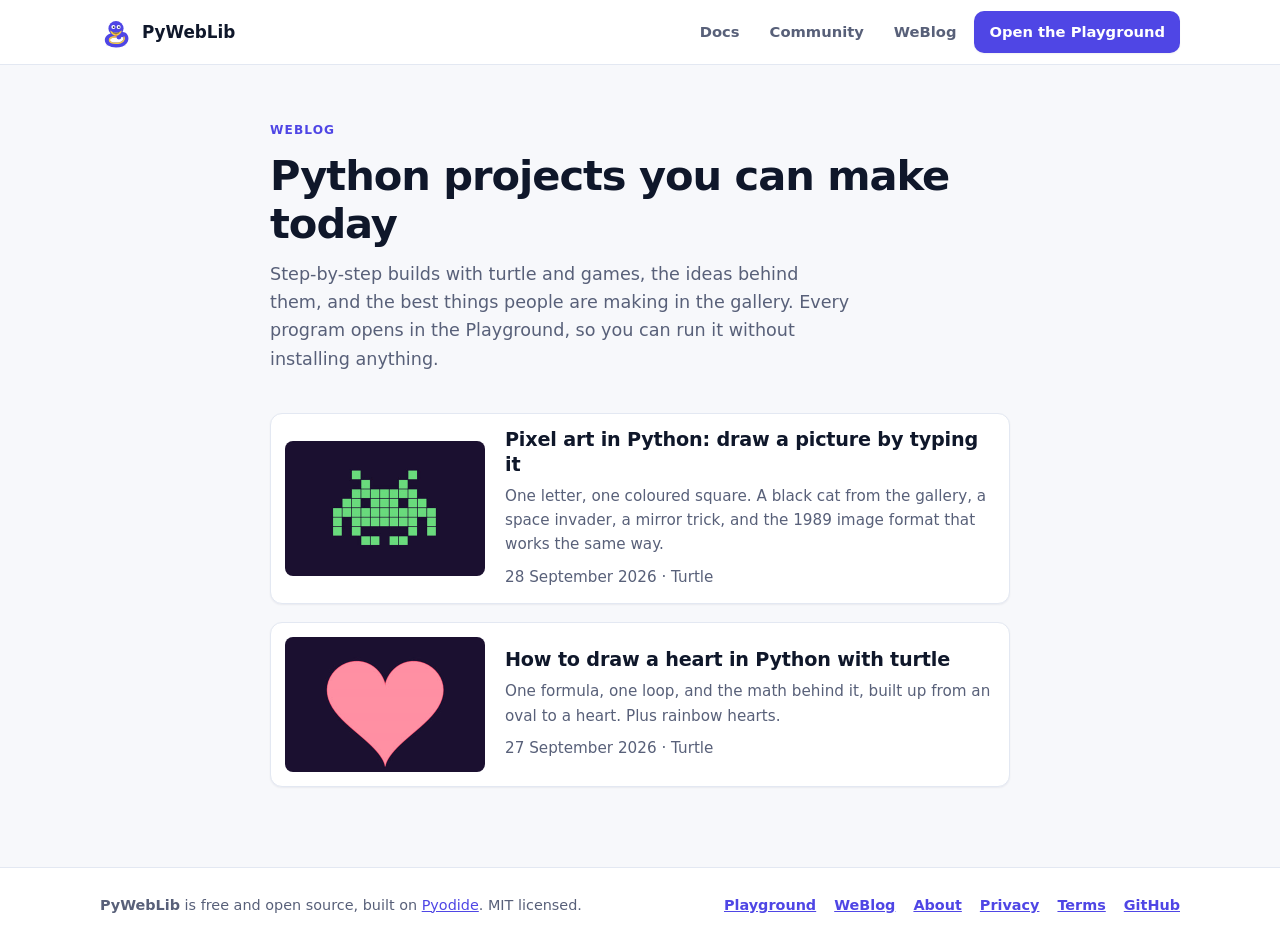
==== weblog/index.html @ 17b7aada "Start the WeBlog, with two posts pyweblib.org/weblog/ (it reads as "weblog" and as "we blog") is for" ====
<!DOCTYPE html>
<html lang="en">
<head>
  <meta charset="UTF-8" />
  <meta name="viewport" content="width=device-width, initial-scale=1.0" />
  <title>WeBlog: Python projects you can make today | PyWebLib</title>
  <meta name="description" content="The PyWebLib WeBlog: step-by-step Python projects with turtle drawing and games, the math and ideas behind them, and programs from the community gallery." />
  <link rel="canonical" href="https://pyweblib.org/weblog/" />
  <meta name="color-scheme" content="light dark" />
  <meta name="theme-color" content="#4f46e5" media="(prefers-color-scheme: light)" />
  <meta name="theme-color" content="#080b18" media="(prefers-color-scheme: dark)" />

  <meta property="og:type" content="website" />
  <meta property="og:site_name" content="PyWebLib" />
  <meta property="og:title" content="The PyWebLib WeBlog" />
  <meta property="og:description" content="Step-by-step Python projects: turtle drawing, games, and the ideas behind them." />
  <meta property="og:url" content="https://pyweblib.org/weblog/" />
  <meta property="og:image" content="https://pyweblib.org/og-home.png" />
  <meta property="og:image:width" content="1200" />
  <meta property="og:image:height" content="630" />
  <meta name="twitter:card" content="summary_large_image" />
  <meta name="twitter:image" content="https://pyweblib.org/og-home.png" />

  <link rel="icon" href="/favicon.ico" sizes="any" />
  <link rel="icon" type="image/png" sizes="96x96" href="/favicon-96.png" />
  <link rel="icon" type="image/svg+xml" href="/favicon.svg" />
  <link rel="apple-touch-icon" href="/apple-touch-icon.png" />
  <link rel="manifest" href="/site.webmanifest" />
  <link rel="stylesheet" href="/styles.css" />
  <link rel="stylesheet" href="/weblog/weblog.css" />

  <script type="application/ld+json">
  {
    "@context": "https://schema.org",
    "@type": "Blog",
    "name": "WeBlog",
    "url": "https://pyweblib.org/weblog/",
    "publisher": { "@id": "https://pyweblib.org/#org" },
    "inLanguage": "en"
  }
  </script>
</head>
<body>
  <header class="site-header">
    <div class="container header-inner">
      <a href="/" class="logo">
        <img class="logo-mark" src="/favicon.svg" alt="" width="32" height="32" />
        <span>PyWebLib</span>
      </a>
      <nav class="site-nav" aria-label="Primary">
        <a class="header-link" href="https://play.pyweblib.org/docs/">Docs</a>
        <a class="header-link" href="https://play.pyweblib.org/community/">Community</a>
        <a class="header-link" href="/weblog/" aria-current="page">WeBlog</a>
        <a class="btn btn-primary btn-nav" href="https://play.pyweblib.org/">Open the Playground</a>
      </nav>
    </div>
  </header>

  <main class="container">
    <header class="blog-head">
      <p class="eyebrow">WeBlog</p>
      <h1>Python projects you can make today</h1>
      <p class="lede">Step-by-step builds with turtle and games, the ideas behind them, and the best things people are making in the gallery. Every program opens in the Playground, so you can run it without installing anything.</p>
    </header>

    <!-- Newest first. Adding a post: a folder with its index.html, a 400px
         thumb.jpg, a card here, and a <url> in /sitemap.xml. -->
    <ul class="post-list">
      <li>
        <a class="post-card" href="/weblog/python-pixel-art-from-text/">
          <img src="/weblog/python-pixel-art-from-text/thumb.jpg" alt="" width="400" height="270" loading="lazy" />
          <div>
            <h2>Pixel art in Python: draw a picture by typing it</h2>
            <p>One letter, one coloured square. A black cat from the gallery, a space invader, a mirror trick, and the 1989 image format that works the same way.</p>
            <p class="post-meta"><time datetime="2026-09-28">28 September 2026</time> &middot; Turtle</p>
          </div>
        </a>
      </li>
      <li>
        <a class="post-card" href="/weblog/python-turtle-heart/">
          <img src="/weblog/python-turtle-heart/thumb.jpg" alt="" width="400" height="270" loading="lazy" />
          <div>
            <h2>How to draw a heart in Python with turtle</h2>
            <p>One formula, one loop, and the math behind it, built up from an oval to a heart. Plus rainbow hearts.</p>
            <p class="post-meta"><time datetime="2026-09-27">27 September 2026</time> &middot; Turtle</p>
          </div>
        </a>
      </li>
    </ul>
  </main>

  <footer class="site-footer">
    <div class="container footer-inner">
      <p>
        <strong>PyWebLib</strong> is free and open source, built on
        <a href="https://pyodide.org" target="_blank" rel="noopener">Pyodide</a>. MIT licensed.
      </p>
      <nav class="footer-nav" aria-label="Footer">
        <a href="https://play.pyweblib.org/">Playground</a>
        <a href="/weblog/">WeBlog</a>
        <a href="https://play.pyweblib.org/about/">About</a>
        <a href="https://play.pyweblib.org/privacy/">Privacy</a>
        <a href="https://play.pyweblib.org/terms/">Terms</a>
        <a href="https://github.com/SebastianHagemeyer/PyWebLib">GitHub</a>
      </nav>
    </div>
  </footer>

  <!-- Cloudflare Web Analytics, same beacon and token as the front page. -->
  <script type="module" src="https://static.cloudflareinsights.com/beacon.min.js"
          data-cf-beacon='{"token": "df284b0e1a81489eb9474fb01cad7f34"}'></script>
</body>
</html>
---- styles.css ----
/* PyWebLib landing page (pyweblib.org).
   Standalone by design: the app at play.pyweblib.org has its own much larger
   stylesheet, and this page should never have to load it. The tokens below are
   copied from that site so the two look like one product. */

:root {
  --bg: #f7f8fb;
  --surface: #ffffff;
  --text: #0f172a;
  --muted: #586079;
  --border: #e3e8f2;
  --primary: #4f46e5;
  --primary-dark: #4338ca;
  --accent: #ffd43b;
  --accent-ink: #1e1b4b;
  --code-bg: #0f1226;
  --code-text: #e6e7ef;
  --shadow-sm: 0 1px 2px rgba(20, 22, 50, 0.06);
  --shadow-md: 0 8px 24px rgba(20, 22, 50, 0.08);
  --shadow-lg: 0 24px 60px rgba(20, 22, 50, 0.14);
  --radius: 12px;
  --radius-sm: 8px;
}

/* Dark theme, driven entirely by the OS setting. No toggle by design: it just
   follows the system, exactly like the app at play.pyweblib.org. Same token
   names as the light palette above, so every rule that reads a var() flips
   for free; only the handful of tokens that need to change are redefined. */
@media (prefers-color-scheme: dark) {
  :root {
    --bg: #080b18;
    --surface: #141a2e;
    --text: #e8eaf3;
    --muted: #9aa3bd;
    --border: #262d44;
    --primary: #818cf8;
    --code-bg: #0c0f22;
    --shadow-sm: 0 1px 2px rgba(0, 0, 0, 0.40);
    --shadow-md: 0 8px 24px rgba(0, 0, 0, 0.45);
    --shadow-lg: 0 24px 60px rgba(0, 0, 0, 0.55);
  }
  /* The filled button reads --primary for its fill and pairs it with white
     text. On a dark page --primary is lightened for legible links, which is
     too pale behind white, so the button keeps its own saturated indigo. */
  /* .btn doubled up so this outranks the base .btn-primary rule further down,
     which would otherwise win on source order and undo it. */
  .btn.btn-primary { background: #4f46e5; }
  .btn.btn-primary:hover { background: #4338ca; }
  /* The ink-tinted hairline vanishes on a dark page; lift it to a light one. */
  .what-else { border-color: rgba(255, 255, 255, 0.16); }
}

* { box-sizing: border-box; }

body {
  margin: 0;
  background: var(--bg);
  color: var(--text);
  font-family: system-ui, -apple-system, "Segoe UI", Roboto, Helvetica, Arial, sans-serif;
  line-height: 1.6;
  -webkit-font-smoothing: antialiased;
}

.container { width: 100%; max-width: 1120px; margin: 0 auto; padding: 0 20px; }

a { color: var(--primary); }

code {
  font-family: ui-monospace, SFMono-Regular, Menlo, Consolas, monospace;
  font-size: 0.92em;
  background: rgba(79, 70, 229, 0.08);
  border-radius: 4px;
  padding: 1px 5px;
}

/* ---------------------------------------------------------------- header */
.site-header {
  background: var(--surface);
  border-bottom: 1px solid var(--border);
  position: sticky; top: 0; z-index: 20;
}
.header-inner { display: flex; align-items: center; gap: 20px; height: 64px; }
.logo {
  display: inline-flex; align-items: center; gap: 10px;
  font-weight: 700; font-size: 1.05rem; color: var(--text); text-decoration: none;
}
.logo-mark { display: block; }
.site-nav { margin-left: auto; display: flex; align-items: center; gap: 6px; }
.header-link {
  color: var(--muted); text-decoration: none; font-weight: 600; font-size: 0.92rem;
  padding: 8px 12px; border-radius: var(--radius-sm);
}
.header-link:hover { color: var(--text); background: var(--bg); }

/* ---------------------------------------------------------------- buttons */
.btn {
  display: inline-flex; align-items: center; justify-content: center; gap: 8px;
  font: inherit; font-weight: 650; text-decoration: none; cursor: pointer;
  padding: 10px 18px; border-radius: 10px; border: 1px solid transparent;
  transition: transform 0.06s ease, background 0.15s ease, border-color 0.15s ease;
}
.btn:active { transform: translateY(1px); }
.btn-primary { background: var(--primary); color: #fff; box-shadow: var(--shadow-sm); }
.btn-primary:hover { background: var(--primary-dark); }
.btn-ghost { background: var(--surface); color: var(--text); border-color: var(--border); }
.btn-ghost:hover { border-color: var(--muted); }
.btn-nav { padding: 8px 14px; font-size: 0.92rem; }
.btn-lg { padding: 14px 26px; font-size: 1.03rem; border-radius: 12px; }

/* ---------------------------------------------------------------- hero */
.hero {
  background:
    radial-gradient(1100px 420px at 12% -10%, rgba(79, 70, 229, 0.13), transparent 62%),
    radial-gradient(760px 340px at 92% 0%, rgba(255, 212, 59, 0.20), transparent 60%),
    var(--surface);
  border-bottom: 1px solid var(--border);
  padding: 72px 0 84px;
}
.hero-inner {
  display: grid; grid-template-columns: minmax(0, 1fr) minmax(0, 1fr);
  gap: 56px; align-items: center;
}
.eyebrow {
  margin: 0 0 12px; text-transform: uppercase; letter-spacing: 0.09em;
  font-size: 0.76rem; font-weight: 700; color: var(--primary);
}
.hero h1 {
  margin: 0 0 18px; font-size: clamp(2.1rem, 5vw, 3.3rem);
  line-height: 1.12; letter-spacing: -0.02em; font-weight: 800;
}
/* The highlighted last line gets extra space above it — but only there, not
   between the first two lines. box-decoration-break paints the highlight's
   yellow background up into the line above, and against the tight heading
   leading that box clipped the descender of "your". A one-time margin on this
   line (rather than a looser line-height on the whole h1) buys the descenders
   clearance while "Real Python." / "In your browser." keep their tight rhythm. */
/* Two separate jobs, and they are not interchangeable.
   line-height 1.34 stops the block overflowing ITS OWN line: an inline
     background covers the font content area (~1.32em here), so a 1.12em line
     cannot hold it. Measured threshold 1.28; 1.34 leaves room for other fonts.
     It lives here rather than on the h1 so "Real Python." and "In your
     browser." keep their tight 1.12 rhythm.
   margin-top 0.25em stops the block hitting the line ABOVE. The y of "your"
     hangs below its own 1.12em line box, and the leading above does not push it
     clear. Measured clearance to that descender: 0.10em -> -0.2px (cuts the y),
     0.16em -> 2.1px, 0.25em -> 5.6px. Do not trim this to buy space. */
.hl-line { display: block; margin-top: 0.25em; line-height: 1.34; }
/* Full height, not a highlighter stripe. The gradient version only painted the
   bottom 38%, leaving the tops of the letters floating over the page.

   NO VERTICAL PADDING, deliberately, and this is the part that took several
   goes to get right. An inline box paints its background over its FONT box, and
   vertical padding on an inline element does not grow the line box: it just
   spills outside it. So a padded highlight always pokes out of the h1 and up
   into the line above, however the leading is tuned. Sweeping the h1 through
   line-heights 1.12 to 1.50 shrank the spill from 11.1px to 1.3px but never
   removed it, and every value still clipped at some width.

   Without the padding the block is exactly the text's em box, which is the full
   height that was wanted anyway, and it is contained at every width. Clearance
   from "In your browser." above comes from .hl-line's margin-top. */
.hl {
  background: var(--accent); color: var(--accent-ink);
  padding: 0 0.16em; border-radius: 5px;
  box-decoration-break: clone; -webkit-box-decoration-break: clone;
}
.lede { margin: 0 0 26px; font-size: 1.08rem; color: var(--muted); max-width: 52ch; }
.lede code { background: rgba(79, 70, 229, 0.1); }
.cta-row { display: flex; flex-wrap: wrap; gap: 12px; }
.cta-note { margin: 14px 0 0; font-size: 0.88rem; color: var(--muted); }

/* Flip card: the game running on the front, the program that makes it on the
   back. Both faces are absolutely positioned inside a fixed aspect ratio, so
   they are exactly the same size and the card cannot jump as it turns. */
/* Height is the title bar plus a 4:3 video, and a percentage padding-top
   resolves against the WIDTH, so calc(75% + var(--shot-bar)) is exact at every
   card width. A fixed aspect-ratio could not be: the bar is a constant number
   of pixels and the card is not, so the two drifted apart as the hero resized
   and the video area stopped matching the clip. Both faces are absolutely
   positioned inside this box, so they stay the same size and the card cannot
   jump as it turns. */
.flip {
  --shot-bar: 35px;
  perspective: 1400px; cursor: pointer; border-radius: var(--radius);
  position: relative; padding-top: calc(75% + var(--shot-bar));
}
.flip:focus-visible { outline: 3px solid var(--primary); outline-offset: 4px; }
.flip-inner {
  position: absolute; inset: 0; transform-style: preserve-3d;
  transition: transform 0.75s cubic-bezier(0.2, 0.7, 0.3, 1);
}
/* Hover ONLY where hover is real. A touch browser fakes :hover on tap and keeps
   it until you tap something else, so with a bare .flip:hover rule the first tap
   flips the card and every tap after it does nothing: the class toggles off but
   the phantom :hover still matches. Gating on (hover: hover) leaves touch
   entirely to .is-flipped, which does toggle. */
@media (hover: hover) and (pointer: fine) {
  .flip:hover .flip-inner { transform: rotateY(180deg); }
}
.flip:focus-visible .flip-inner,
.flip.is-flipped .flip-inner { transform: rotateY(180deg); }

.flip-face {
  position: absolute; inset: 0;
  backface-visibility: hidden; -webkit-backface-visibility: hidden;
  border-radius: var(--radius); overflow: hidden; box-shadow: var(--shadow-lg);
}
/* The clip is now the canvas and nothing else, every one of them 4:3, and the
   window frame around it is the .shot markup below. Card height is bar + a 4:3
   video, so the video area matches the clip exactly and there is no letterbox
   to hide and nothing to crop. */
.flip-front { background: #0b1020; }
.shot { display: flex; flex-direction: column; height: 100%; }
.shot-bar {
  /* Pinned, because .flip reserves exactly this much room for it. */
  flex: 0 0 auto; height: var(--shot-bar, 35px); box-sizing: border-box;
  display: flex; align-items: center; justify-content: space-between;
  gap: 8px; padding: 0 12px; background: #151a2e;
  border-bottom: 1px solid rgba(255, 255, 255, 0.07);
  font-family: ui-monospace, SFMono-Regular, Menlo, Consolas, monospace;
  font-size: 0.72rem; color: #9aa3c0; letter-spacing: 0.01em;
}
.shot-fs { color: #6f7899; flex: 0 0 auto; }
.shot video {
  flex: 1 1 auto; min-height: 0; width: 100%; height: 100%;
  object-fit: cover; display: block; background: #0b1020;
  /* Card height is calc(75% + 35px), so the video's computed height lands on a
     fractional pixel and its bottom edge stops a hair short of the rounded
     corner, letting a light seam show under the clip. Overshoot by a pixel; the
     face's overflow: hidden + border-radius clips it clean. */
  margin-bottom: -1px;
}
.flip-back { transform: rotateY(180deg); }
.flip-back .hero-demo { height: 100%; border-radius: var(--radius); box-shadow: none; }
.flip-back .demo-code {
  font-size: clamp(0.52rem, 0.94vw, 0.70rem);
  line-height: 1.45; padding: 14px 18px 16px;
}

/* One grid cell holding the card and its button, so .hero-inner stays a clean
   two-column layout. */
/* Stretch, not centre: .flip has no content to size to (its faces are
   absolutely positioned) and its height is a percentage of its own width, so
   centring would collapse it to nothing. The button centres itself instead. */
.hero-shot { display: flex; flex-direction: column; }

/* "What else?" sits under the card and swaps in another example, preferring a
   different kind. Outside .flip, because a click inside it turns the card. */
.what-else {
  display: inline-flex; align-items: center; align-self: center; gap: 8px;
  margin: 16px 0 0; padding: 9px 16px;
  background: transparent; color: var(--muted);
  border: 1px solid rgba(15, 23, 42, 0.16); border-radius: 999px;
  font: inherit; font-size: 0.88rem; font-weight: 600; cursor: pointer;
  transition: color .15s, border-color .15s, background .15s;
}
.what-else svg { flex: 0 0 auto; transition: transform .35s ease; }
.what-else:hover {
  color: var(--primary); border-color: var(--primary);
  background: rgba(79, 70, 229, 0.06);
}
.what-else:hover svg { transform: rotate(-180deg); }
.what-else:focus-visible { outline: 3px solid var(--primary); outline-offset: 3px; }
@media (prefers-reduced-motion: reduce) {
  .what-else svg { transition: none; }
  .what-else:hover svg { transform: none; }
}

.flip-hint {
  position: absolute; right: 12px; bottom: 12px;
  display: inline-flex; align-items: center; gap: 6px;
  background: rgba(15, 18, 38, 0.82); color: #fff;
  padding: 6px 11px; border-radius: 999px;
  font-size: 0.78rem; font-weight: 600;
  backdrop-filter: blur(3px);
}

/* A flip is pure decoration; honour anyone who has asked for less motion. */
@media (prefers-reduced-motion: reduce) {
  .flip-inner { transition: none; }
}

/* The code sample is decoration, not a real editor: no highlighting engine,
   just a few spans so it does not read as a grey slab. */
.hero-demo {
  background: var(--code-bg); border-radius: var(--radius);
  box-shadow: var(--shadow-lg); overflow: hidden;
}
.demo-bar {
  display: flex; align-items: center; gap: 7px;
  padding: 11px 14px; background: rgba(255, 255, 255, 0.06);
}
.demo-dot { width: 11px; height: 11px; border-radius: 50%; background: rgba(255, 255, 255, 0.22); }
.demo-name {
  margin-left: 8px; color: rgba(230, 231, 239, 0.62);
  font-family: ui-monospace, SFMono-Regular, Menlo, Consolas, monospace; font-size: 0.78rem;
}
.demo-code {
  margin: 0; padding: 18px 20px 22px; overflow-x: auto;
  color: var(--code-text); font-size: 0.86rem; line-height: 1.65;
  font-family: ui-monospace, SFMono-Regular, Menlo, Consolas, monospace;
}
.demo-code code { background: none; padding: 0; font-size: inherit; }
.demo-code .k { color: #c792ea; }
.demo-code .s { color: #c3e88d; }
.demo-code .n { color: #f78c6c; }
.demo-code .f { color: #82aaff; }

/* ---------------------------------------------------------------- sections */
.section { padding: 72px 0; }
.section-title {
  margin: 0 0 32px; font-size: 1.85rem; letter-spacing: -0.015em; font-weight: 800;
}
.grid {
  display: grid; gap: 18px;
  grid-template-columns: repeat(auto-fit, minmax(280px, 1fr));
}
.card {
  background: var(--surface); border: 1px solid var(--border);
  border-radius: var(--radius); padding: 22px 24px; box-shadow: var(--shadow-sm);
}
.card h3 { margin: 0 0 8px; font-size: 1.06rem; letter-spacing: -0.01em; }
.card p { margin: 0; color: var(--muted); font-size: 0.95rem; }

/* ---------------------------------------------------------------- band */
.band { background: var(--surface); border-block: 1px solid var(--border); padding: 66px 0; }
.band-inner {
  display: grid; grid-template-columns: minmax(0, 1.5fr) minmax(0, 1fr);
  gap: 48px; align-items: center;
}
.band h2 { margin: 0 0 14px; font-size: 1.75rem; letter-spacing: -0.015em; font-weight: 800; }
.band p { margin: 0 0 14px; color: var(--muted); max-width: 58ch; }
.band-links { display: flex; flex-wrap: wrap; gap: 18px; font-weight: 600; }
.band-stats { display: grid; gap: 14px; }
.stat {
  display: flex; align-items: baseline; gap: 12px;
  background: var(--bg); border: 1px solid var(--border);
  border-radius: var(--radius); padding: 16px 20px;
}
.stat-n { font-size: 1.7rem; font-weight: 800; color: var(--primary); letter-spacing: -0.02em; }
.stat-l { color: var(--muted); font-size: 0.92rem; }

/* ---------------------------------------------------------------- closer */
.closer { text-align: center; padding-bottom: 88px; }
.closer h2 { margin: 0 0 10px; font-size: 1.85rem; letter-spacing: -0.015em; font-weight: 800; }
.closer p { margin: 0 0 24px; color: var(--muted); }

/* ---------------------------------------------------------------- footer */
.site-footer { background: var(--surface); border-top: 1px solid var(--border); padding: 26px 0; }
.footer-inner {
  display: flex; flex-wrap: wrap; gap: 14px 26px;
  align-items: center; justify-content: space-between;
}
.site-footer p { margin: 0; color: var(--muted); font-size: 0.9rem; }
.footer-nav { display: flex; flex-wrap: wrap; gap: 18px; font-size: 0.9rem; font-weight: 600; }

/* ---------------------------------------------------------------- small screens */
@media (max-width: 900px) {
  .hero { padding: 52px 0 60px; }
  .hero-inner, .band-inner { grid-template-columns: 1fr; gap: 36px; }
  .section { padding: 56px 0; }
}
@media (max-width: 640px) {
  .header-inner { height: auto; padding-block: 12px; flex-wrap: wrap; gap: 10px; }
  .site-nav { margin-left: 0; width: 100%; flex-wrap: wrap; gap: 4px; }
  .site-nav .btn-nav { margin-left: auto; }
  .cta-row .btn { width: 100%; }
  .footer-inner { justify-content: flex-start; }
}
---- weblog/weblog.css ----
/* The WeBlog (pyweblib.org/weblog/). Loaded after /styles.css, so it
   inherits the tokens, header, footer, buttons and the .hero-demo code card,
   and only adds what an article needs: a readable column, figures, and the
   post list. No JavaScript: the code on a post is there to read, and each
   program opens in the Playground through its "Open in the Playground" link. */

/* Keep the footer at the bottom of the window on a short page (the index
   with only a post or two). */
body { min-height: 100vh; display: flex; flex-direction: column; }
body > main { flex: 1 0 auto; }

/* ---------------------------------------------------------------- column */
.post, .blog-head, .post-list { max-width: 740px; margin: 0 auto; }

.blog-head { padding: 56px 0 8px; }
.blog-head h1, .post-head h1 {
  margin: 0 0 12px; font-size: clamp(1.9rem, 4.4vw, 2.6rem);
  line-height: 1.15; letter-spacing: -0.025em; font-weight: 800;
}
.blog-head .lede, .post-head .lede { margin: 0; font-size: 1.1rem; color: var(--muted); }

/* ---------------------------------------------------------------- post list */
.post-list { list-style: none; padding: 32px 0 80px; margin: 0 auto; display: grid; gap: 18px; }
.post-card {
  display: grid; grid-template-columns: 200px minmax(0, 1fr); gap: 20px; align-items: center;
  background: var(--surface); border: 1px solid var(--border); border-radius: var(--radius);
  padding: 14px; box-shadow: var(--shadow-sm); text-decoration: none; color: inherit;
  transition: border-color 0.15s ease, transform 0.15s ease;
}
.post-card:hover { border-color: var(--primary); transform: translateY(-2px); }
.post-card img { width: 100%; height: auto; display: block; border-radius: var(--radius-sm); }
.post-card h2 { margin: 0 0 6px; font-size: 1.2rem; letter-spacing: -0.01em; line-height: 1.3; }
.post-card p { margin: 0; color: var(--muted); font-size: 0.95rem; }
.post-card .post-meta { margin-top: 8px; }

/* ---------------------------------------------------------------- article */
.post { padding: 48px 0 80px; }
.post-head { margin-bottom: 28px; }
.post-meta { color: var(--muted); font-size: 0.88rem; }
.post-meta a { color: inherit; }

.post h2 {
  margin: 48px 0 12px; font-size: 1.5rem; letter-spacing: -0.015em; font-weight: 800;
  scroll-margin-top: 80px;
}
.post h3 { margin: 28px 0 8px; font-size: 1.12rem; letter-spacing: -0.01em; }
.post p, .post li { font-size: 1.04rem; }
.post p { margin: 0 0 16px; }
.post ul, .post ol { padding-left: 1.3em; margin: 0 0 16px; }
.post li { margin-bottom: 6px; }

/* The formula, set on its own line so it reads as maths, not as code. */
.formula {
  margin: 20px 0 24px; padding: 18px 22px;
  background: var(--surface); border: 1px solid var(--border); border-left: 4px solid var(--primary);
  border-radius: var(--radius-sm);
  font-family: ui-monospace, SFMono-Regular, Menlo, Consolas, monospace; font-size: 1rem; line-height: 1.9;
  overflow-x: auto; white-space: nowrap;
}

/* ---------------------------------------------------------------- figures */
/* Every picture is the real Playground's turtle window, so it wears the same
   dark stage colour the programs set with turtle.bgcolor(). */
.fig { margin: 24px 0 28px; }
.fig video, .fig img {
  display: block; width: 100%; height: auto;
  background: #1b1030; border-radius: var(--radius); box-shadow: var(--shadow-md);
}
.fig video { aspect-ratio: 522 / 350; }
.fig figcaption { margin-top: 10px; color: var(--muted); font-size: 0.9rem; text-align: center; }

/* Two small figures side by side, one above the other on a phone. */
.fig-pair { display: grid; grid-template-columns: 1fr 1fr; gap: 16px; margin: 24px 0 28px; }
.fig-pair .fig { margin: 0; }

/* ---------------------------------------------------------------- code */
.post .hero-demo { margin: 20px 0 14px; }
.demo-code .c { color: #7f89ad; font-style: italic; }
.open-row { margin: 0 0 28px; display: flex; flex-wrap: wrap; gap: 10px; align-items: center; }
.open-row .note { color: var(--muted); font-size: 0.88rem; }

.callout {
  margin: 24px 0; padding: 16px 20px;
  background: rgba(79, 70, 229, 0.07); border: 1px solid rgba(79, 70, 229, 0.22);
  border-radius: var(--radius-sm);
}
.callout p:last-child { margin-bottom: 0; }

.post-end {
  margin-top: 56px; padding: 28px; text-align: center;
  background: var(--surface); border: 1px solid var(--border); border-radius: var(--radius);
}
.post-end h2 { margin: 0 0 8px; }
.post-end p { color: var(--muted); }

@media (max-width: 640px) {
  .blog-head { padding-top: 36px; }
  .post { padding-top: 32px; }
  .post-card { grid-template-columns: 1fr; }
  .fig-pair { grid-template-columns: 1fr; }
}
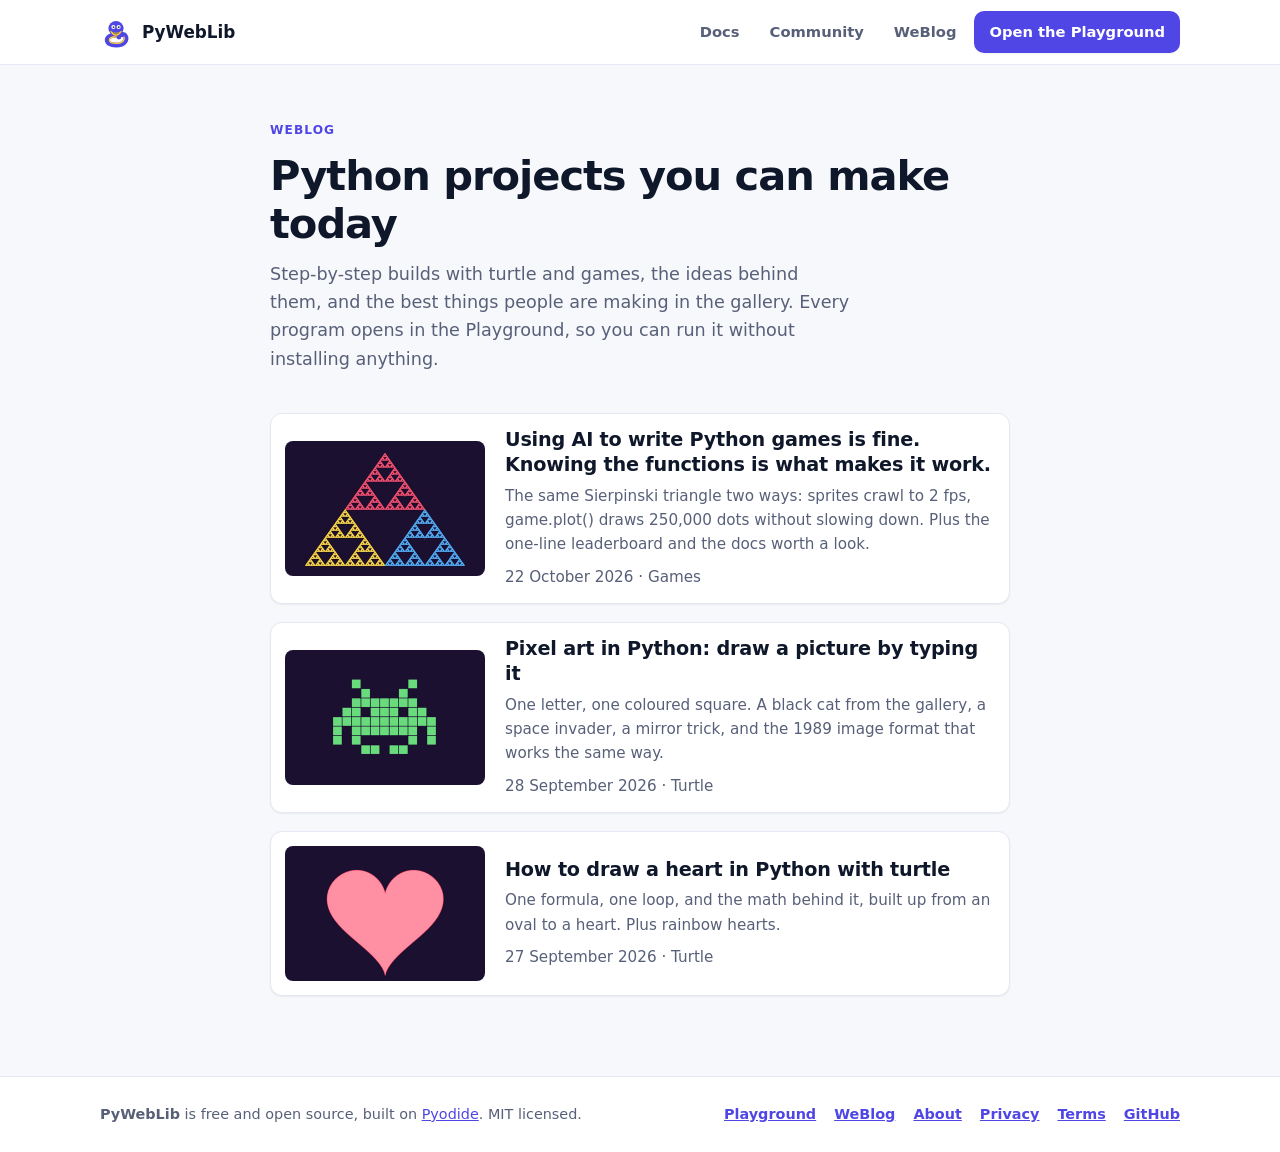
==== commit 52ee9a4b: "WeBlog: Using AI to write Python games is fine, knowing the functions makes it work Third post. AI h" ====
--- a/weblog/index.html
+++ b/weblog/index.html
@@ -67,6 +67,16 @@
          thumb.jpg, a card here, and a <url> in /sitemap.xml. -->
     <ul class="post-list">
       <li>
+        <a class="post-card" href="/weblog/ai-python-games-know-your-functions/">
+          <img src="/weblog/ai-python-games-know-your-functions/thumb.jpg" alt="" width="400" height="270" loading="lazy" />
+          <div>
+            <h2>Using AI to write Python games is fine. Knowing the functions is what makes it work.</h2>
+            <p>The same Sierpinski triangle two ways: sprites crawl to 2 fps, game.plot() draws 250,000 dots without slowing down. Plus the one-line leaderboard and the docs worth a look.</p>
+            <p class="post-meta"><time datetime="2026-10-22">22 October 2026</time> &middot; Games</p>
+          </div>
+        </a>
+      </li>
+      <li>
         <a class="post-card" href="/weblog/python-pixel-art-from-text/">
           <img src="/weblog/python-pixel-art-from-text/thumb.jpg" alt="" width="400" height="270" loading="lazy" />
           <div>
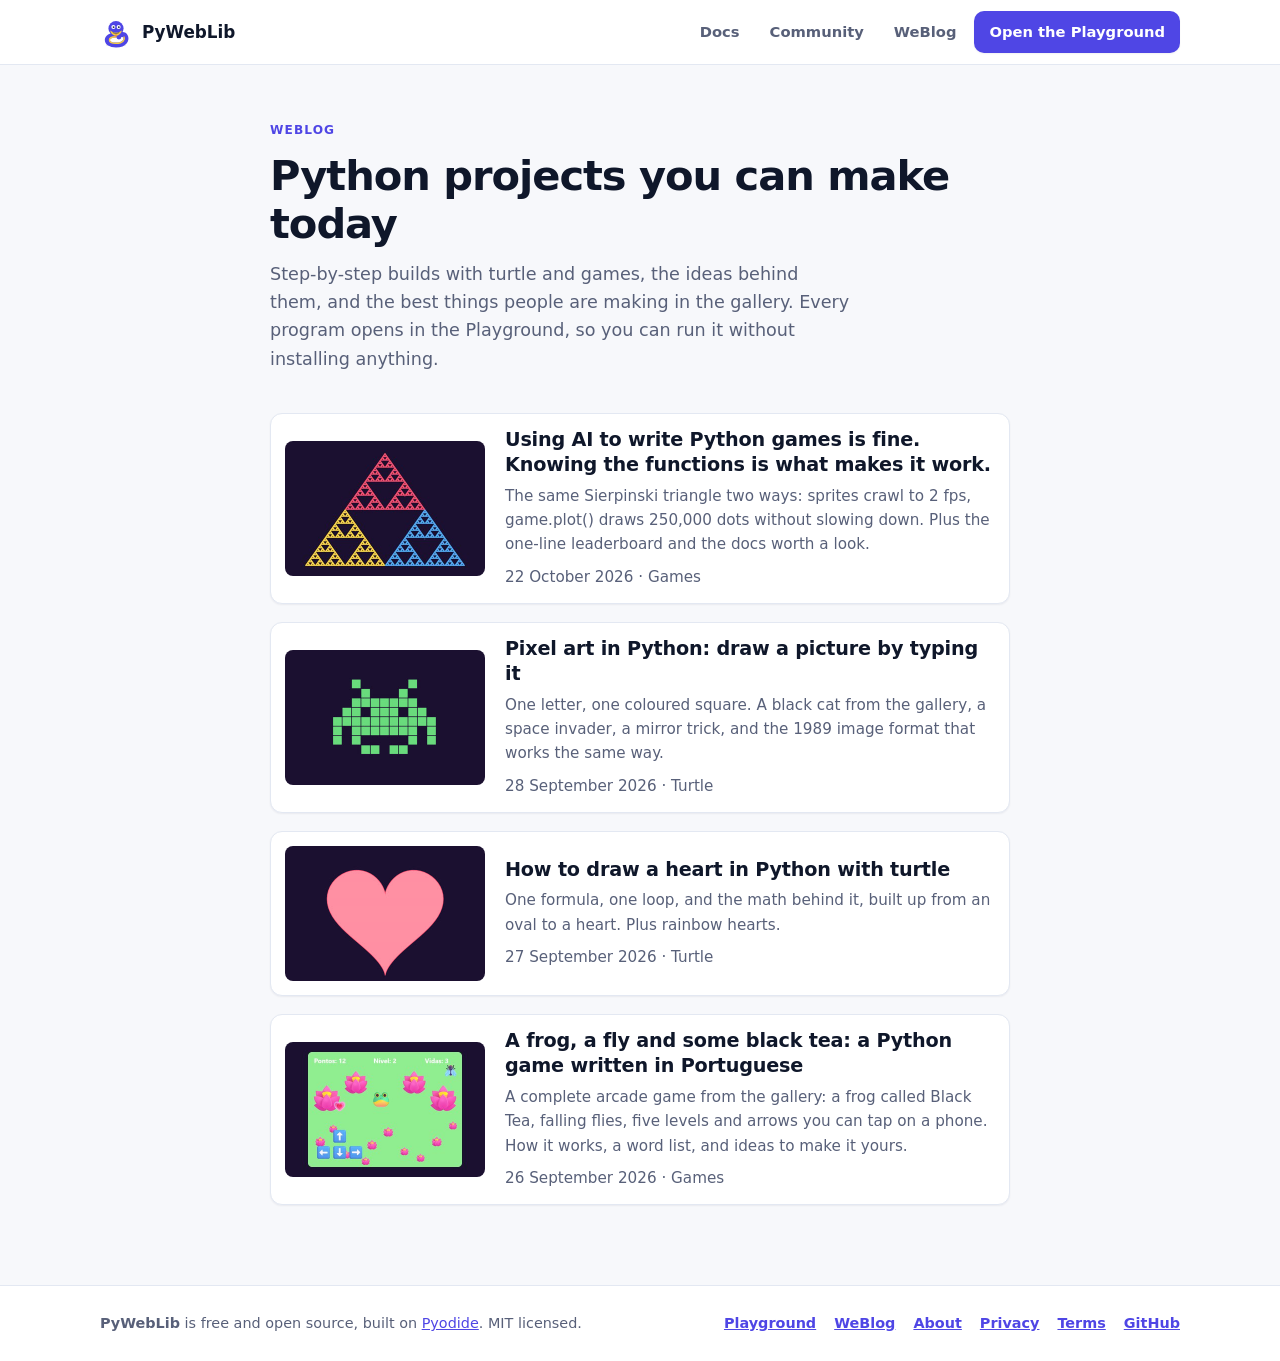
==== commit cb4c7466: "WeBlog: A frog, a fly and some black tea, a Python game in Portuguese Celebrates Nilsan L.'s O cha p" ====
--- a/weblog/index.html
+++ b/weblog/index.html
@@ -96,6 +96,16 @@
           </div>
         </a>
       </li>
+      <li>
+        <a class="post-card" href="/weblog/cha-preto-frog-fly-python-game/">
+          <img src="/weblog/cha-preto-frog-fly-python-game/thumb.jpg" alt="" width="400" height="270" loading="lazy" />
+          <div>
+            <h2>A frog, a fly and some black tea: a Python game written in Portuguese</h2>
+            <p>A complete arcade game from the gallery: a frog called Black Tea, falling flies, five levels and arrows you can tap on a phone. How it works, a word list, and ideas to make it yours.</p>
+            <p class="post-meta"><time datetime="2026-09-26">26 September 2026</time> &middot; Games</p>
+          </div>
+        </a>
+      </li>
     </ul>
   </main>
 
--- a/weblog/weblog.css
+++ b/weblog/weblog.css
@@ -67,6 +67,12 @@
   background: #1b1030; border-radius: var(--radius); box-shadow: var(--shadow-md);
 }
 .fig video { aspect-ratio: 522 / 350; }
+/* A YouTube Short: tall and narrow, so cap the width or it fills the screen. */
+.fig-short iframe {
+  display: block; width: 100%; max-width: 320px; aspect-ratio: 9 / 16; height: auto;
+  margin: 0 auto; border: 0; background: #0b1020;
+  border-radius: var(--radius); box-shadow: var(--shadow-md);
+}
 .fig figcaption { margin-top: 10px; color: var(--muted); font-size: 0.9rem; text-align: center; }
 
 /* Two small figures side by side, one above the other on a phone. */
@@ -78,6 +84,17 @@
 .demo-code .c { color: #7f89ad; font-style: italic; }
 .open-row { margin: 0 0 28px; display: flex; flex-wrap: wrap; gap: 10px; align-items: center; }
 .open-row .note { color: var(--muted); font-size: 0.88rem; }
+
+/* A two-column word list (a glossary), scrolling sideways on its own if it
+   ever gets too wide for a phone. */
+.table-wrap { margin: 20px 0 24px; overflow-x: auto; }
+.glossary {
+  width: 100%; border-collapse: collapse; font-size: 0.98rem;
+  background: var(--surface); border: 1px solid var(--border); border-radius: var(--radius-sm);
+}
+.glossary th, .glossary td { padding: 8px 14px; text-align: left; border-bottom: 1px solid var(--border); }
+.glossary th { font-size: 0.85rem; text-transform: uppercase; letter-spacing: 0.04em; color: var(--muted); }
+.glossary tbody tr:last-child td { border-bottom: 0; }
 
 .callout {
   margin: 24px 0; padding: 16px 20px;
